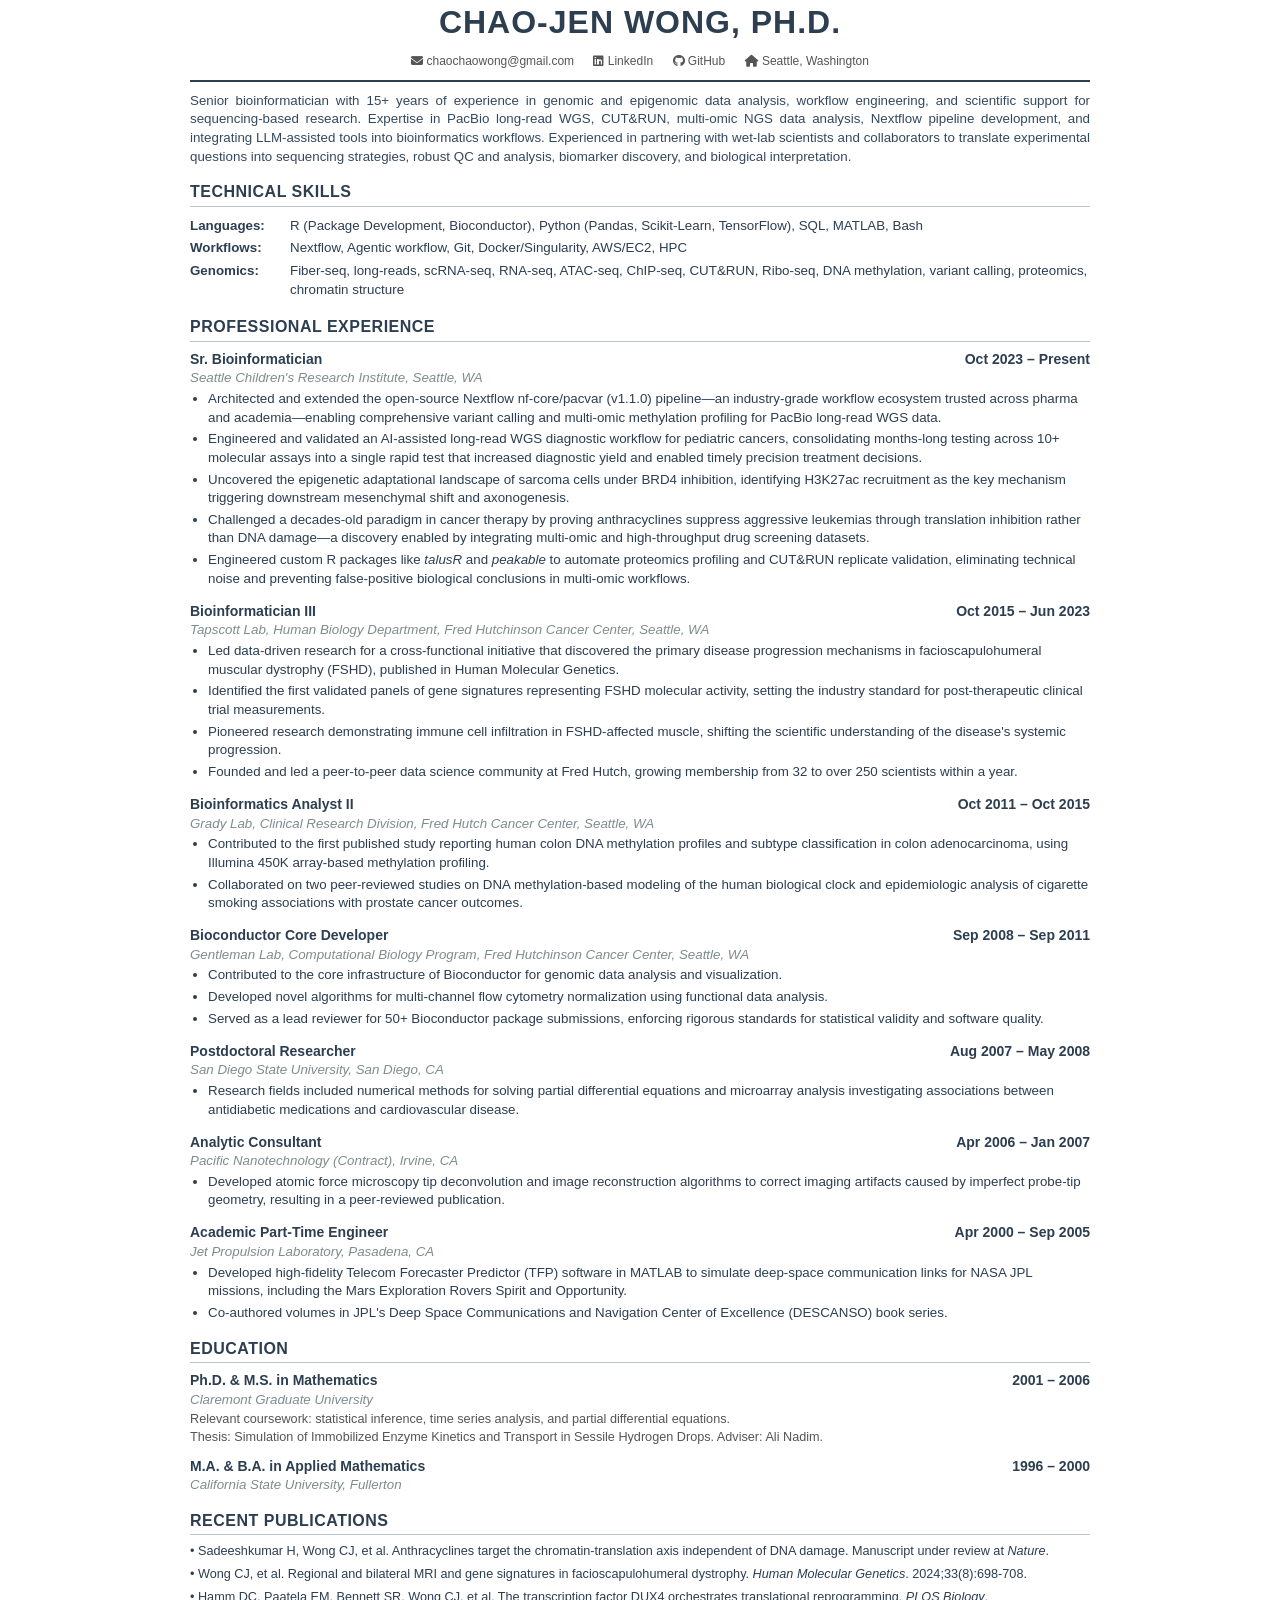
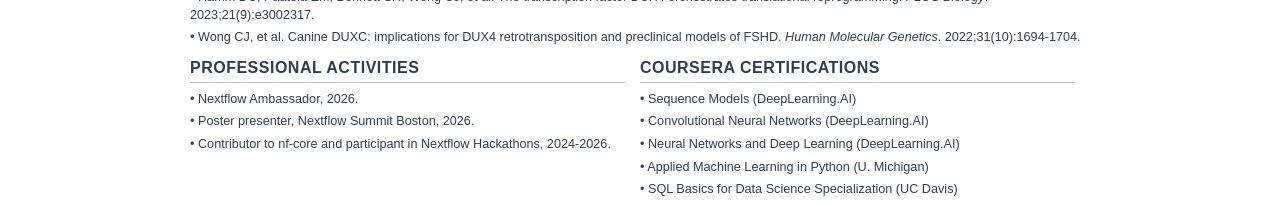
==== cjw-resume-bioinfo-2026.html @ c385aefb "add location" ====
<!DOCTYPE html>
<html lang="en">
<head><link rel="stylesheet" href="https://cdnjs.cloudflare.com/ajax/libs/font-awesome/6.4.2/css/all.min.css">
    <meta charset="UTF-8">
    <style>
        @page { size: A4; margin: 10mm 15mm; }
        body {
            font-family: 'Segoe UI', Tahoma, Geneva, Verdana, sans-serif;
            color: #2c3e50; line-height: 1.4; font-size: 10pt; margin: 0; padding: 0;
        }
        .page-container { max-width: 900px; margin: auto; padding: 0 40px; background: white; }
        .header-section { border-bottom: 2px solid #2c3e50; padding-bottom: 10px; margin-bottom: 10px; text-align: center; }
        h1 { margin: 0; color: #2c3e50; font-size: 24pt; text-transform: uppercase; letter-spacing: 1px; }
        
        .contact-bar { 
            margin-top: 8px; 
            display: block; 
            text-align: center;
            font-size: 9pt; 
            color: #555; 
        }
        .contact-bar span { margin: 0 8px; }
        .contact-bar a { color: #555; text-decoration: none; }

        .summary { margin: 10px 0; text-align: justify; color: #34495e; font-size: 10pt; line-height: 1.4; }
        
        h2 { color: #2c3e50; font-size: 12pt; border-bottom: 1px solid #bdc3c7; padding-bottom: 2px; margin: 15px 0 8px 0; text-transform: uppercase; letter-spacing: 0.5px; }
        .job-entry { margin-bottom: 10px; }
        .job-header { display: flex; justify-content: space-between; font-weight: bold; font-size: 10.5pt; }
        .company { font-style: italic; color: #7f8c8d; margin-bottom: 2px; font-size: 10pt; }
        ul { margin-top: 2px; padding-left: 18px; }
        li { margin-bottom: 3px; }
        
        .skills-table { width: 100%; border-collapse: collapse; margin-top: 4px; }
        .skills-table td { padding: 2px 0; vertical-align: top; }
        .skill-cat { font-weight: bold; width: 100px; color: #2c3e50; }
        
        .bottom-grid {
            display: table;
            width: 100%;
            margin-top: 10px;
        }
        .bottom-column {
            display: table-cell;
            width: 50%;
            vertical-align: top;
            padding-right: 15px;
        }
        .pub-item, .activity-item, .cert-item { margin-bottom: 5px; font-size: 9.5pt; }

        @media print { .page-container { padding: 0; } }
    </style>
</head>
<body>
    <div class="page-container">
        <div class="header-section">
            <h1>Chao-Jen Wong, Ph.D.</h1>
            <div class="contact-bar">
                <span><i class="fa-solid fa-envelope"></i> <a href="mailto:chaochaowong@gmail.com">chaochaowong@gmail.com</a></span>
                <span><i class="fa-brands fa-linkedin"></i> <a href="https://www.linkedin.com/in/chao-jen-wong/">LinkedIn</a></span>
                <span><i class="fa-brands fa-github"></i> <a href="https://github.com/chaochaowong">GitHub</a></span>
                <span><i class="fa-solid fa-house"></i> Seattle, Washington</span>
            </div>
        </div>

        <div class="summary">Senior bioinformatician with 15+ years of experience in genomic and epigenomic data analysis, workflow engineering, and scientific support for sequencing-based research. Expertise in PacBio long-read WGS, CUT&RUN, multi-omic NGS data analysis, Nextflow pipeline development, and integrating LLM-assisted tools into bioinformatics workflows. Experienced in partnering with wet-lab scientists and collaborators to translate experimental questions into sequencing strategies, robust QC and analysis, biomarker discovery, and biological interpretation.</div>

        <h2>Technical Skills</h2>
        <table class="skills-table">
            <tr><td class="skill-cat">Languages:</td><td>R (Package Development, Bioconductor), Python (Pandas, Scikit-Learn, TensorFlow), SQL, MATLAB, Bash</td></tr>
            <tr><td class="skill-cat">Workflows:</td><td>Nextflow, Agentic workflow, Git, Docker/Singularity, AWS/EC2, HPC</td></tr>
            <tr><td class="skill-cat">Genomics:</td><td>Fiber-seq, long-reads, scRNA-seq, RNA-seq, ATAC-seq, ChIP-seq, CUT&RUN, Ribo-seq, DNA methylation, variant calling, proteomics, chromatin structure</td></tr>
        </table>

        <h2>Professional Experience</h2>
        <div class="job-entry">
            <div class="job-header"><span>Sr. Bioinformatician</span><span>Oct 2023 – Present</span></div>
            <div class="company">Seattle Children's Research Institute, Seattle, WA</div>
            <ul>
                <li>Architected and extended the open-source Nextflow nf-core/pacvar (v1.1.0) pipeline—an industry-grade workflow ecosystem trusted across pharma and academia—enabling comprehensive variant calling and multi-omic methylation profiling for PacBio long-read WGS data.</li>
                <li>Engineered and validated an AI-assisted long-read WGS diagnostic workflow for pediatric cancers, consolidating months-long testing across 10+ molecular assays into a single rapid test that increased diagnostic yield and enabled timely precision treatment decisions.</li>
                <li>Uncovered the epigenetic adaptational landscape of sarcoma cells under BRD4 inhibition, identifying H3K27ac recruitment as the key mechanism triggering downstream mesenchymal shift and axonogenesis.</li>
                <li>Challenged a decades-old paradigm in cancer therapy by proving anthracyclines suppress aggressive leukemias through translation inhibition rather than DNA damage—a discovery enabled by integrating multi-omic and high-throughput drug screening datasets.</li>
                <li>Engineered custom R packages like <em>talusR</em> and <em>peakable</em> to automate proteomics profiling and CUT&RUN replicate validation, eliminating technical noise and preventing false-positive biological conclusions in multi-omic workflows.</li>
            </ul>
        </div>
        
        <div class="job-entry">
            <div class="job-header"><span>Bioinformatician III</span><span>Oct 2015 – Jun 2023</span></div>
            <div class="company">Tapscott Lab, Human Biology Department, Fred Hutchinson Cancer Center, Seattle, WA</div>
            <ul>
                <li>Led data-driven research for a cross-functional initiative that discovered the primary disease progression mechanisms in facioscapulohumeral muscular dystrophy (FSHD), published in Human Molecular Genetics.</li>
                <li>Identified the first validated panels of gene signatures representing FSHD molecular activity, setting the industry standard for post-therapeutic clinical trial measurements.</li>
                <li>Pioneered research demonstrating immune cell infiltration in FSHD-affected muscle, shifting the scientific understanding of the disease's systemic progression.</li>
                <li>Founded and led a peer-to-peer data science community at Fred Hutch, growing membership from 32 to over 250 scientists within a year.</li>
            </ul>
        </div>
        
        <div class="job-entry">
            <div class="job-header"><span>Bioinformatics Analyst II</span><span>Oct 2011 – Oct 2015</span></div>
            <div class="company">Grady Lab, Clinical Research Division, Fred Hutch Cancer Center, Seattle, WA</div>
            <ul>
                <li>Contributed to the first published study reporting human colon DNA methylation profiles and subtype classification in colon adenocarcinoma, using Illumina 450K array-based methylation profiling. </li>
                <li>Collaborated on two peer-reviewed studies on DNA methylation-based modeling of the human biological clock and epidemiologic analysis of cigarette smoking associations with prostate cancer outcomes.</li>
            </ul>
        </div>

        <div class="job-entry">
            <div class="job-header"><span>Bioconductor Core Developer</span><span>Sep 2008 – Sep 2011</span></div>
            <div class="company">Gentleman Lab, Computational Biology Program, Fred Hutchinson Cancer Center, Seattle, WA</div>
            <ul>
                <li>Contributed to the core infrastructure of Bioconductor for genomic data analysis and visualization.</li>
                <li>Developed novel algorithms for multi-channel flow cytometry normalization using functional data analysis.</li>
                <li>Served as a lead reviewer for 50+ Bioconductor package submissions, enforcing rigorous standards for statistical validity and software quality.</li>
            </ul>
        </div>

        <div class="job-entry">
            <div class="job-header"><span>Postdoctoral Researcher</span><span>Aug 2007 – May 2008</span></div>
            <div class="company">San Diego State University, San Diego, CA</div>
            <ul>
                <li>Research fields included numerical methods for solving partial differential equations and microarray analysis investigating associations between antidiabetic medications and cardiovascular disease.</li>
            </ul>
        </div>

        <div class="job-entry">
            <div class="job-header"><span>Analytic Consultant</span><span>Apr 2006 – Jan 2007</span></div>
            <div class="company">Pacific Nanotechnology (Contract), Irvine, CA</div>
            <ul><li>Developed atomic force microscopy tip deconvolution and image reconstruction algorithms to correct imaging artifacts caused by imperfect probe-tip geometry, resulting in a peer-reviewed publication.</li></ul>
        </div>

        <div class="job-entry">
            <div class="job-header"><span>Academic Part-Time Engineer</span><span>Apr 2000 – Sep 2005</span></div>
            <div class="company">Jet Propulsion Laboratory, Pasadena, CA</div>
            <ul><li>Developed high-fidelity Telecom Forecaster Predictor (TFP) software in MATLAB to simulate deep-space communication links for NASA JPL missions, including the Mars Exploration Rovers Spirit and Opportunity.</li>
                <li>Co-authored volumes in JPL's Deep Space Communications and Navigation Center of Excellence (DESCANSO) book series.</li></ul>
        </div>

        <h2>Education</h2>
        <div class="job-entry">
            <div class="job-header"><span>Ph.D. & M.S. in Mathematics</span><span>2001 – 2006</span></div>
            <div class="company">Claremont Graduate University</div>
            <div style="font-size: 9.5pt; color: #555;">Relevant coursework: statistical inference, time series analysis, and partial differential equations.</div>
            <div style="font-size: 9.5pt; color: #555;">Thesis: Simulation of Immobilized Enzyme Kinetics and Transport in Sessile Hydrogen Drops. Adviser: Ali Nadim.</div>
        </div>
        <div class="job-entry">
            <div class="job-header"><span>M.A. & B.A. in Applied Mathematics</span><span>1996 – 2000</span></div>
            <div class="company">California State University, Fullerton</div>
        </div>

        <h2>Recent Publications</h2>
        <div class="pub-item">• Sadeeshkumar H, Wong CJ, et al. Anthracyclines target the chromatin-translation axis independent of DNA damage. Manuscript under review at <em>Nature</em>.</div>
        <div class="pub-item">• Wong CJ, et al. Regional and bilateral MRI and gene signatures in facioscapulohumeral dystrophy. <em>Human Molecular Genetics</em>. 2024;33(8):698-708.</div>
        <div class="pub-item">• Hamm DC, Paatela EM, Bennett SR, Wong CJ, et al. The transcription factor DUX4 orchestrates translational reprogramming. <em>PLOS Biology</em>. 2023;21(9):e3002317.</div>
        <div class="pub-item">• Wong CJ, et al. Canine DUXC: implications for DUX4 retrotransposition and preclinical models of FSHD. <em>Human Molecular Genetics</em>. 2022;31(10):1694-1704.</div>

        <div class="bottom-grid">
            <div class="bottom-column">
                <h2 style="margin-top:0;">Professional Activities</h2>
                <div class="activity-item">• Nextflow Ambassador, 2026.</div>
                <div class="activity-item">• Poster presenter, Nextflow Summit Boston, 2026.</div>
                <div class="activity-item">• Contributor to nf-core and participant in Nextflow Hackathons, 2024-2026.</div>
            </div>
            <div class="bottom-column">
                <h2 style="margin-top:0;">Coursera Certifications</h2>
                <div class="cert-item">• Sequence Models (DeepLearning.AI)</div>
                <div class="cert-item">• Convolutional Neural Networks (DeepLearning.AI)</div>
                <div class="cert-item">• Neural Networks and Deep Learning (DeepLearning.AI)</div>
                <div class="cert-item">• Applied Machine Learning in Python (U. Michigan)</div>
                <div class="cert-item">• SQL Basics for Data Science Specialization (UC Davis)</div>
            </div>
        </div>
    </div>
</body>
</html>
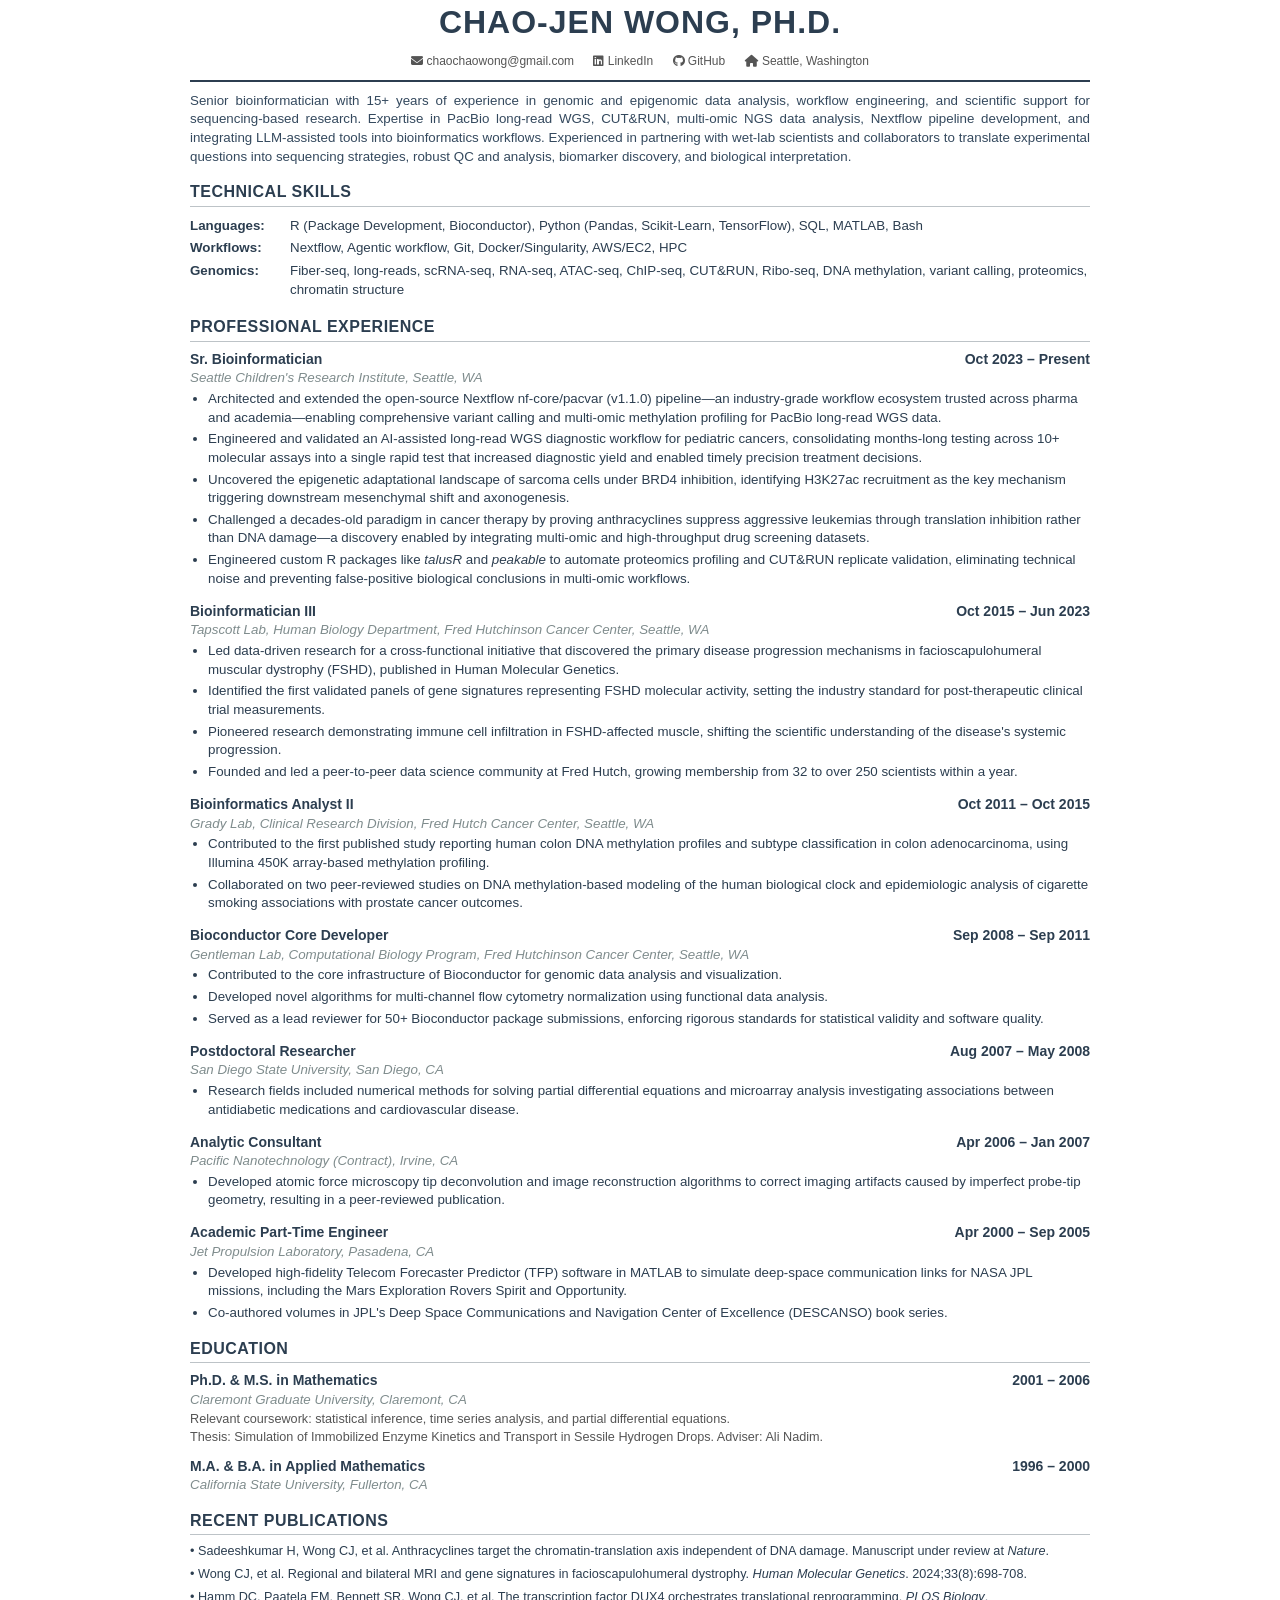
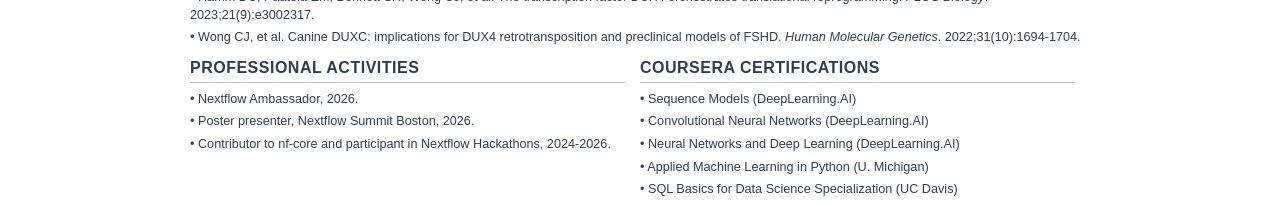
==== commit 1e5a573d: "add location of the schools" ====
--- a/cjw-resume-bioinfo-2026.html
+++ b/cjw-resume-bioinfo-2026.html
@@ -140,13 +140,13 @@
         <h2>Education</h2>
         <div class="job-entry">
             <div class="job-header"><span>Ph.D. & M.S. in Mathematics</span><span>2001 – 2006</span></div>
-            <div class="company">Claremont Graduate University</div>
+            <div class="company">Claremont Graduate University, Claremont, CA</div>
             <div style="font-size: 9.5pt; color: #555;">Relevant coursework: statistical inference, time series analysis, and partial differential equations.</div>
             <div style="font-size: 9.5pt; color: #555;">Thesis: Simulation of Immobilized Enzyme Kinetics and Transport in Sessile Hydrogen Drops. Adviser: Ali Nadim.</div>
         </div>
         <div class="job-entry">
             <div class="job-header"><span>M.A. & B.A. in Applied Mathematics</span><span>1996 – 2000</span></div>
-            <div class="company">California State University, Fullerton</div>
+            <div class="company">California State University, Fullerton, CA</div>
         </div>
 
         <h2>Recent Publications</h2>
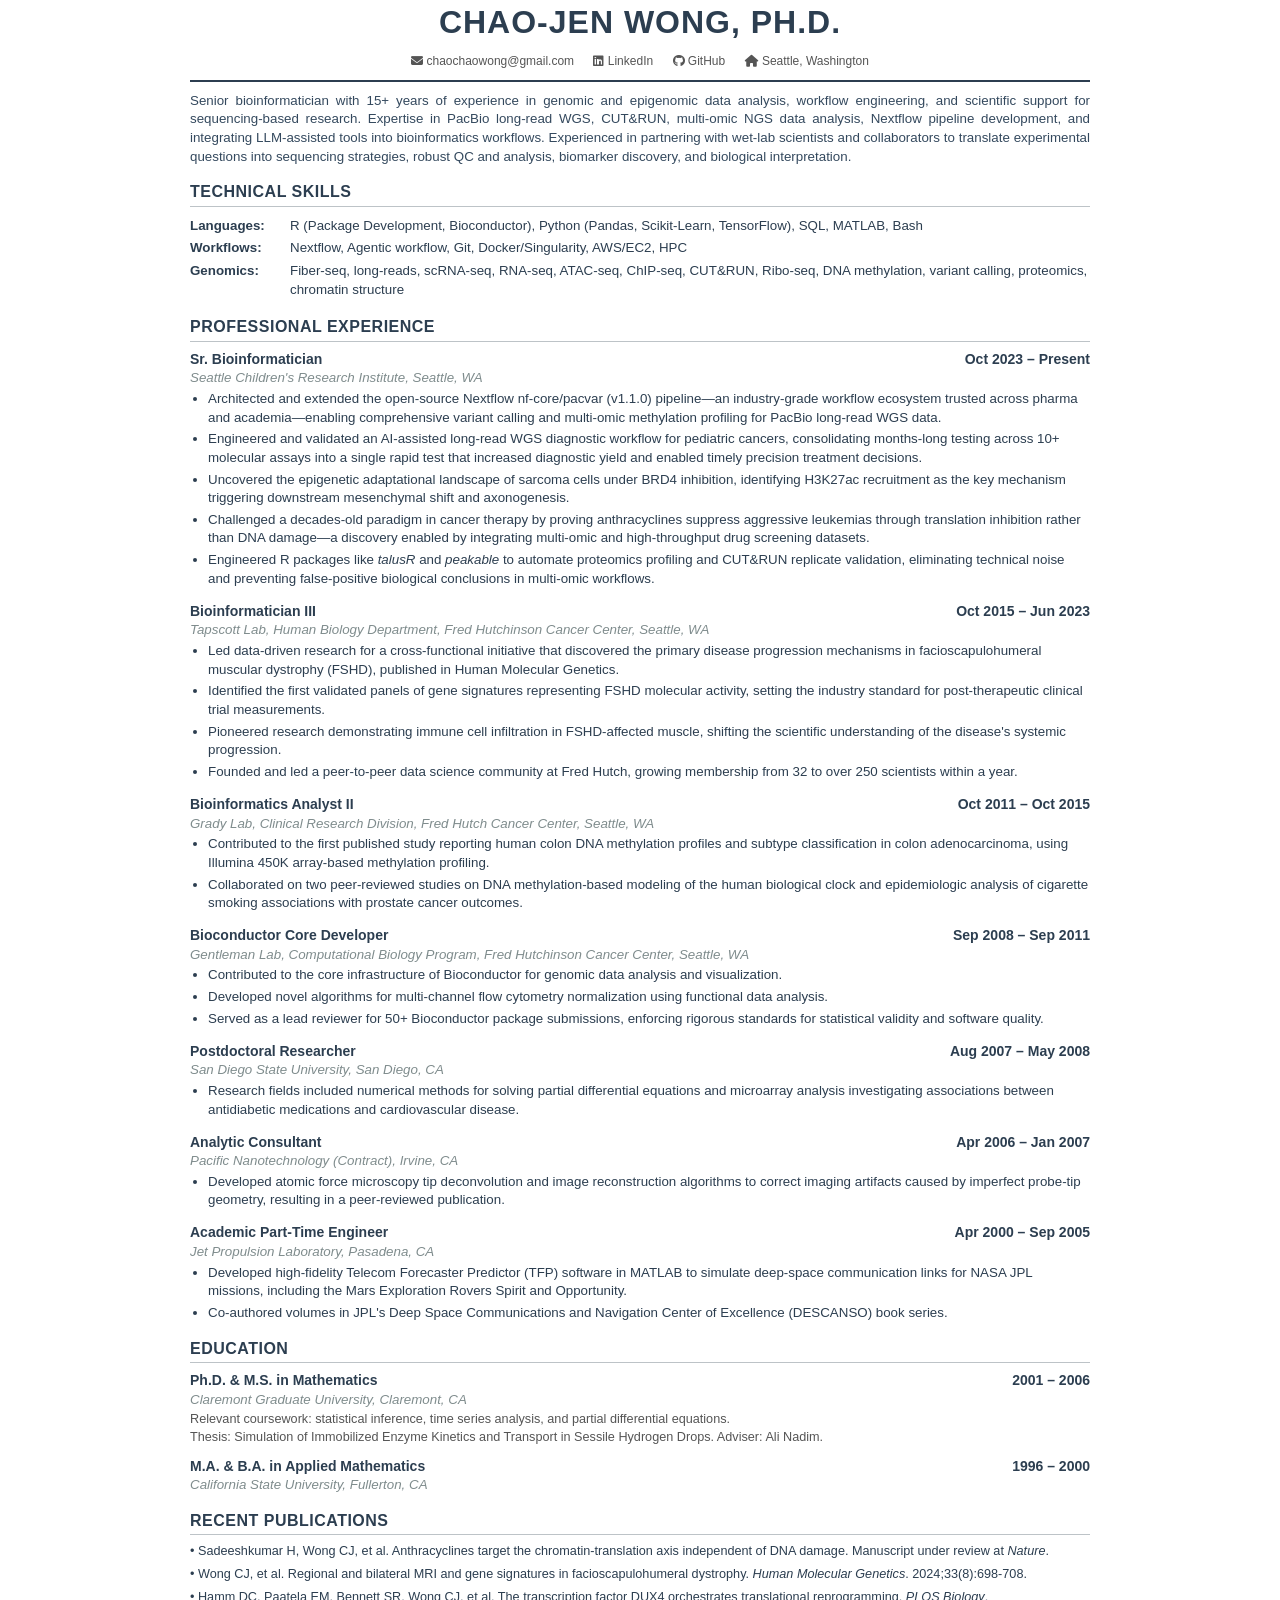
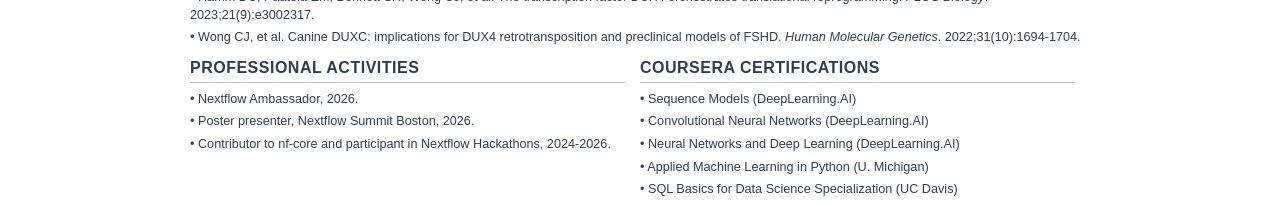
==== commit 4082dae8: "update" ====
--- a/cjw-resume-bioinfo-2026.html
+++ b/cjw-resume-bioinfo-2026.html
@@ -82,7 +82,7 @@
                 <li>Engineered and validated an AI-assisted long-read WGS diagnostic workflow for pediatric cancers, consolidating months-long testing across 10+ molecular assays into a single rapid test that increased diagnostic yield and enabled timely precision treatment decisions.</li>
                 <li>Uncovered the epigenetic adaptational landscape of sarcoma cells under BRD4 inhibition, identifying H3K27ac recruitment as the key mechanism triggering downstream mesenchymal shift and axonogenesis.</li>
                 <li>Challenged a decades-old paradigm in cancer therapy by proving anthracyclines suppress aggressive leukemias through translation inhibition rather than DNA damage—a discovery enabled by integrating multi-omic and high-throughput drug screening datasets.</li>
-                <li>Engineered custom R packages like <em>talusR</em> and <em>peakable</em> to automate proteomics profiling and CUT&RUN replicate validation, eliminating technical noise and preventing false-positive biological conclusions in multi-omic workflows.</li>
+                <li>Engineered R packages like <em>talusR</em> and <em>peakable</em> to automate proteomics profiling and CUT&RUN replicate validation, eliminating technical noise and preventing false-positive biological conclusions in multi-omic workflows.</li>
             </ul>
         </div>
         
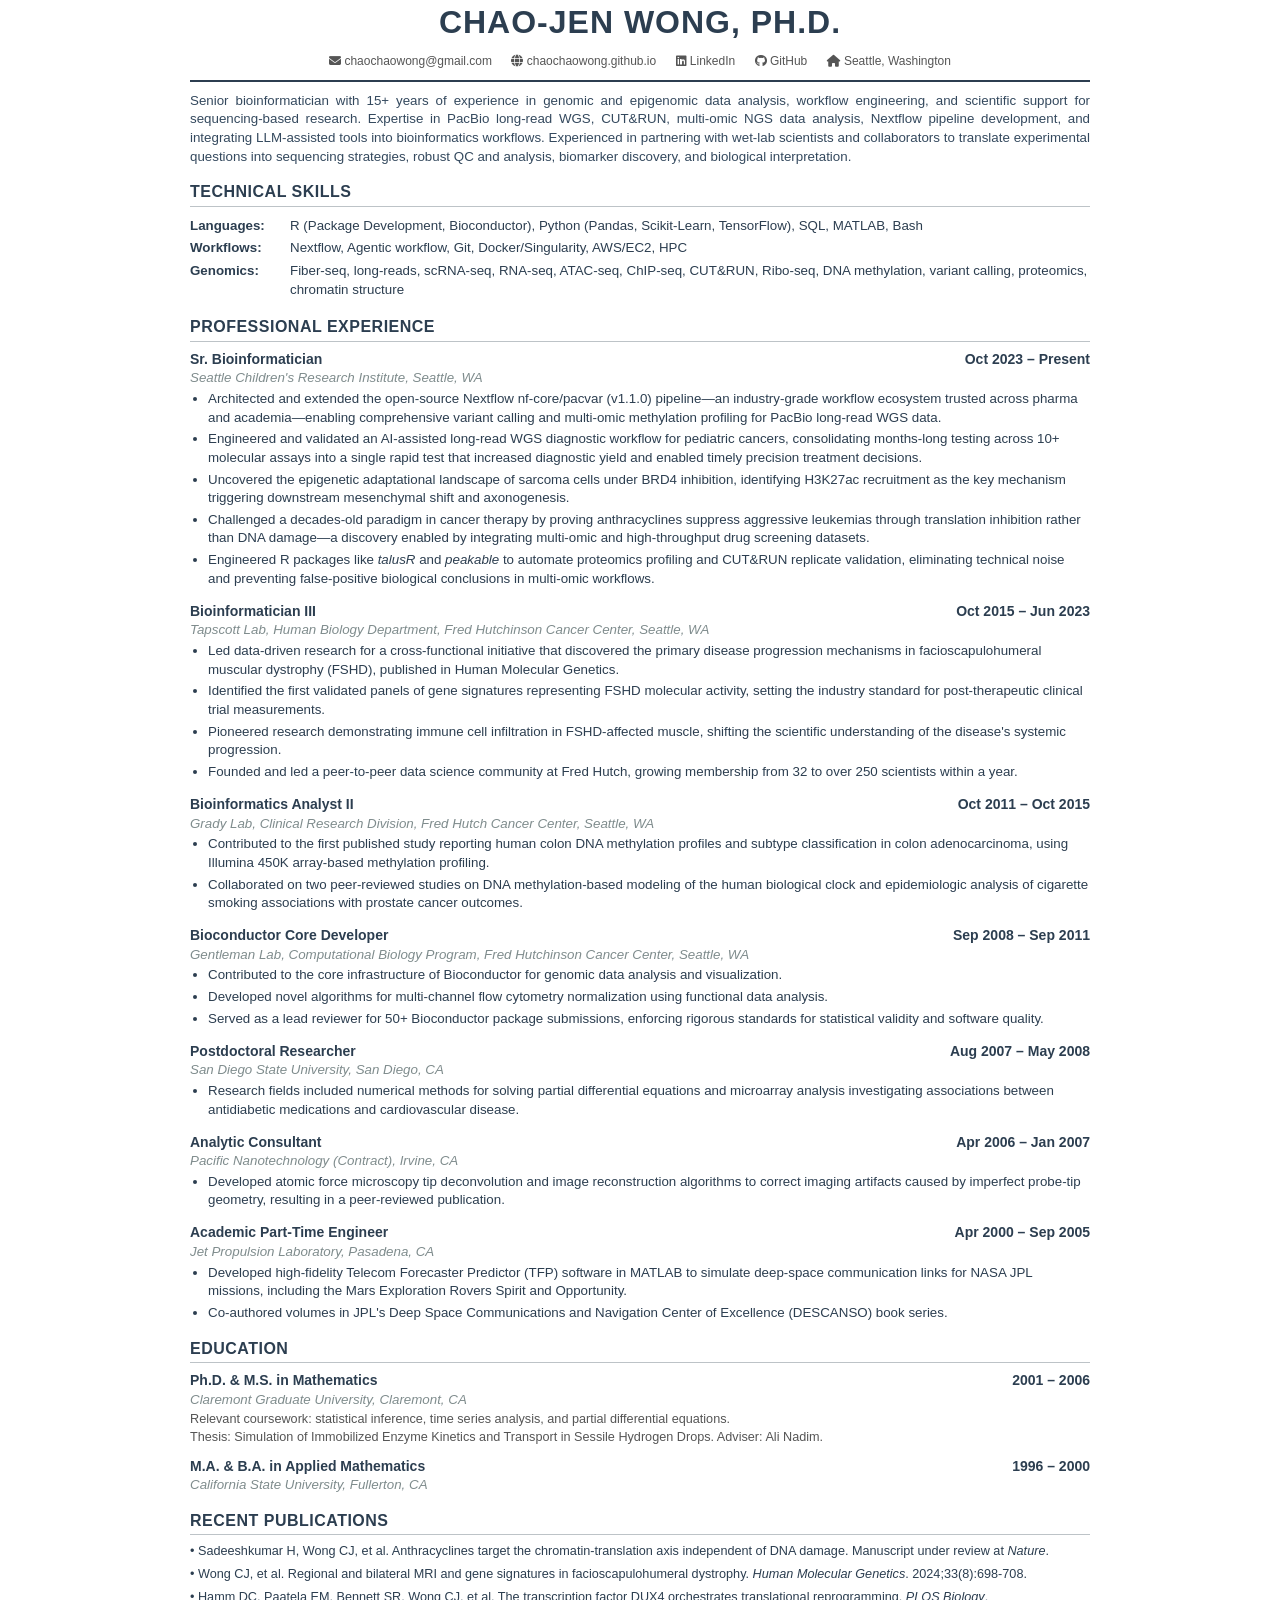
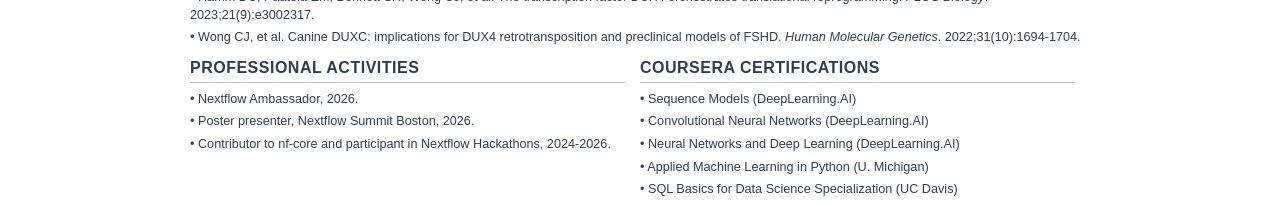
==== commit bedfb65d: "add personal page" ====
--- a/cjw-resume-bioinfo-2026.html
+++ b/cjw-resume-bioinfo-2026.html
@@ -58,6 +58,7 @@
             <h1>Chao-Jen Wong, Ph.D.</h1>
             <div class="contact-bar">
                 <span><i class="fa-solid fa-envelope"></i> <a href="mailto:chaochaowong@gmail.com">chaochaowong@gmail.com</a></span>
+                <span><i class="fa-solid fa-globe"></i> <a href="https://chaochaowong.github.io/" target="_blank" rel="noopener noreferrer">chaochaowong.github.io</a></span>
                 <span><i class="fa-brands fa-linkedin"></i> <a href="https://www.linkedin.com/in/chao-jen-wong/">LinkedIn</a></span>
                 <span><i class="fa-brands fa-github"></i> <a href="https://github.com/chaochaowong">GitHub</a></span>
                 <span><i class="fa-solid fa-house"></i> Seattle, Washington</span>
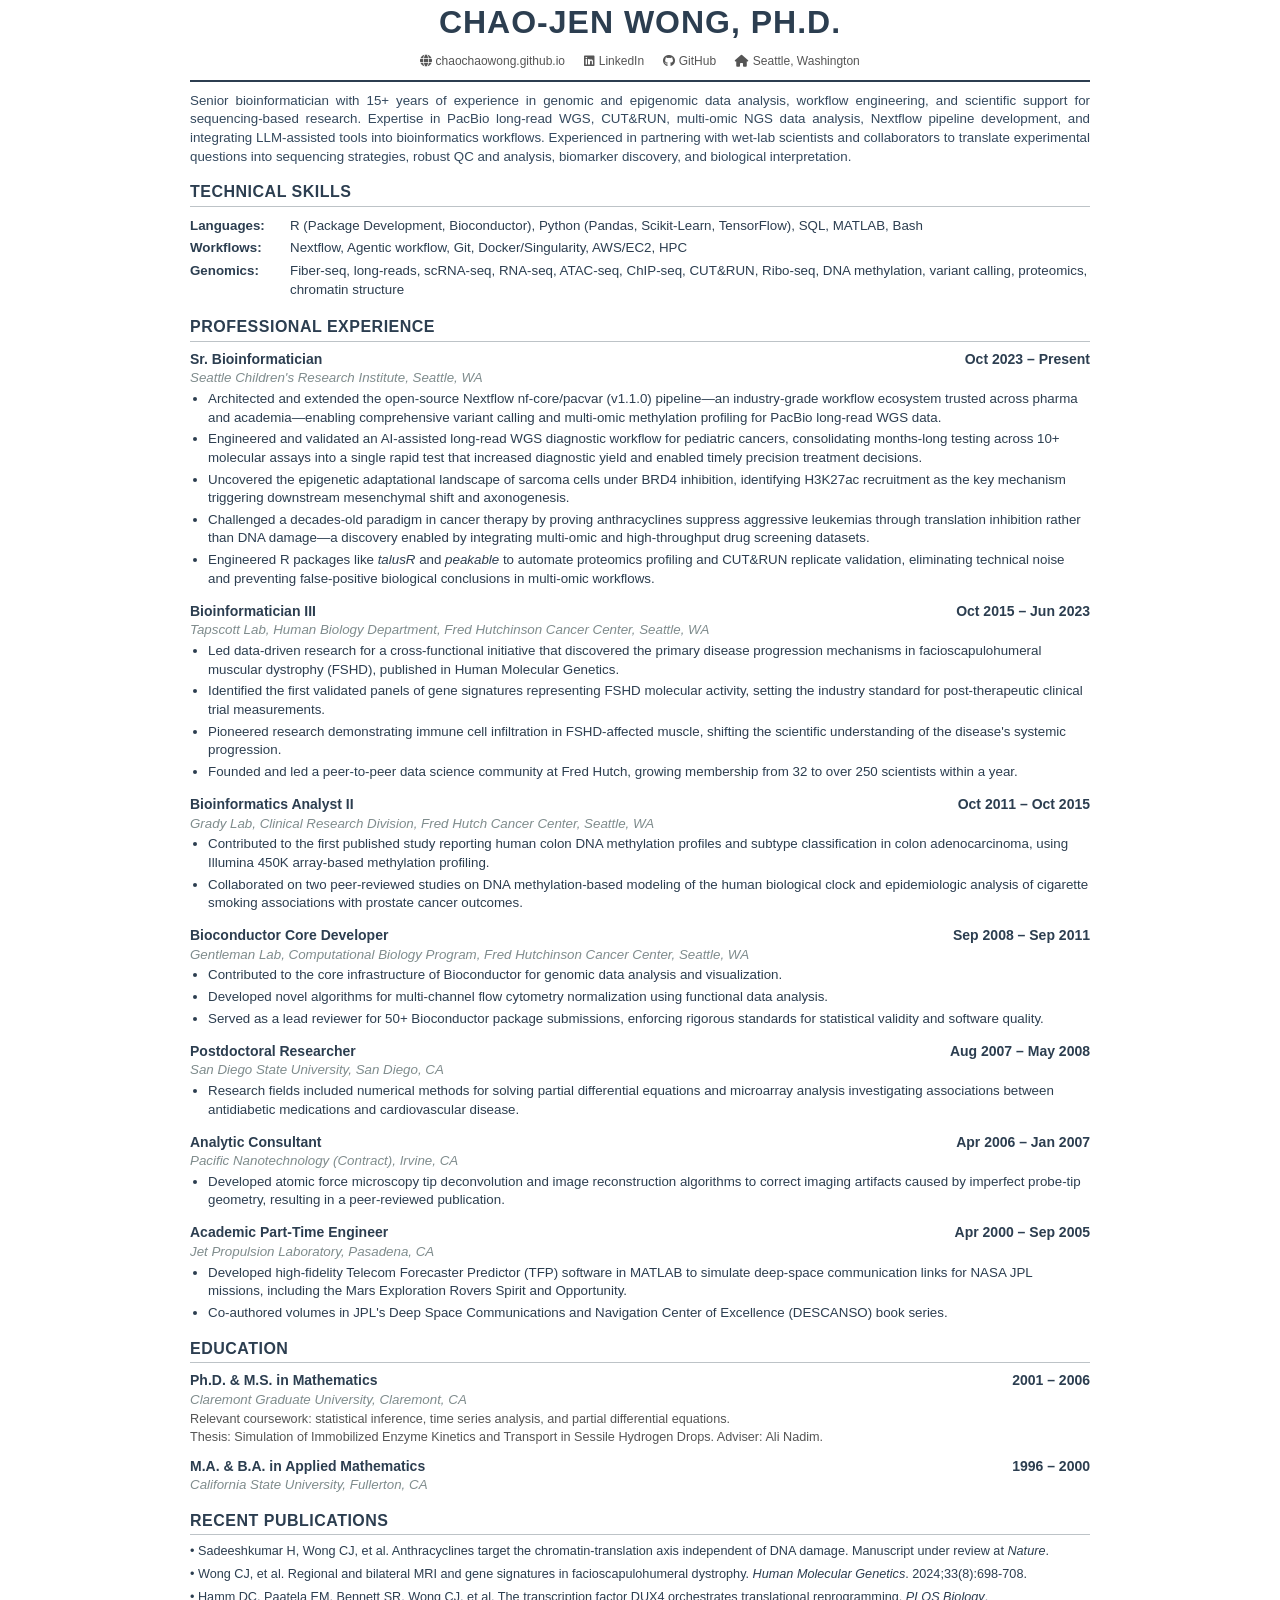
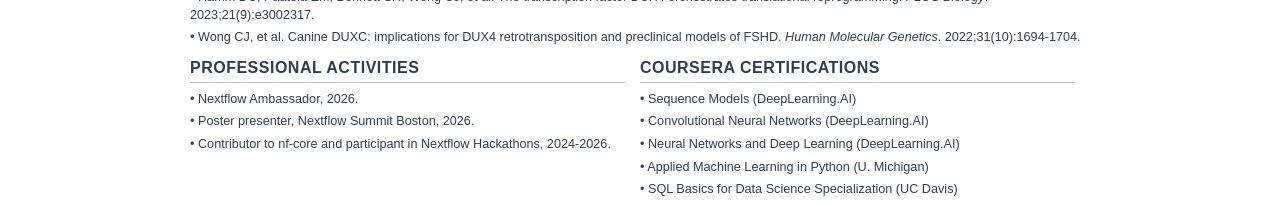
==== commit 78686096: "remove email link" ====
--- a/cjw-resume-bioinfo-2026.html
+++ b/cjw-resume-bioinfo-2026.html
@@ -57,7 +57,6 @@
         <div class="header-section">
             <h1>Chao-Jen Wong, Ph.D.</h1>
             <div class="contact-bar">
-                <span><i class="fa-solid fa-envelope"></i> <a href="mailto:chaochaowong@gmail.com">chaochaowong@gmail.com</a></span>
                 <span><i class="fa-solid fa-globe"></i> <a href="https://chaochaowong.github.io/" target="_blank" rel="noopener noreferrer">chaochaowong.github.io</a></span>
                 <span><i class="fa-brands fa-linkedin"></i> <a href="https://www.linkedin.com/in/chao-jen-wong/">LinkedIn</a></span>
                 <span><i class="fa-brands fa-github"></i> <a href="https://github.com/chaochaowong">GitHub</a></span>
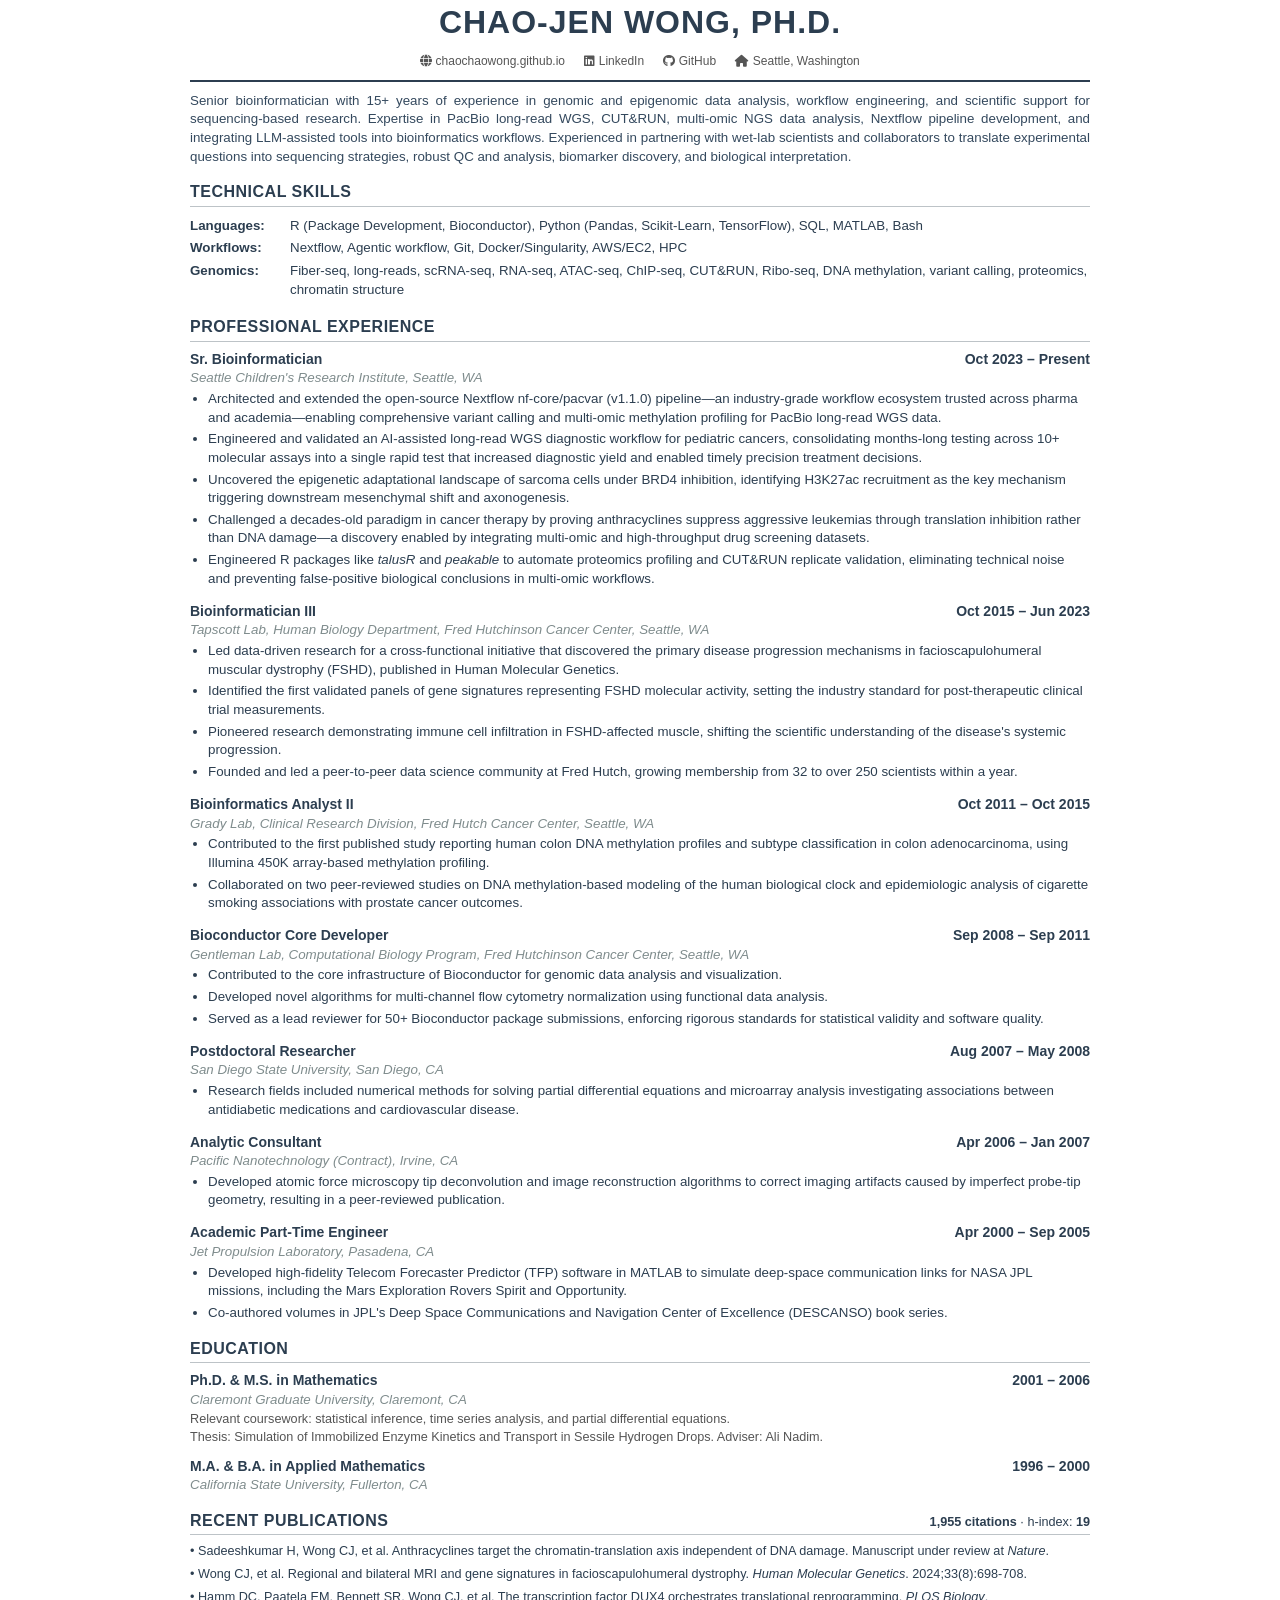
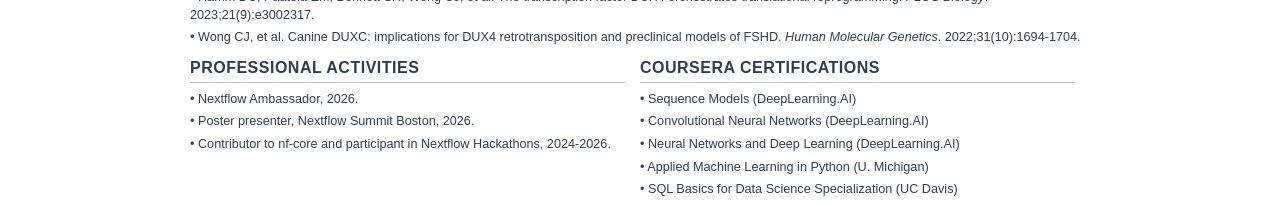
==== commit 020375f7: "add citation count" ====
--- a/cjw-resume-bioinfo-2026.html
+++ b/cjw-resume-bioinfo-2026.html
@@ -26,6 +26,8 @@
         .summary { margin: 10px 0; text-align: justify; color: #34495e; font-size: 10pt; line-height: 1.4; }
         
         h2 { color: #2c3e50; font-size: 12pt; border-bottom: 1px solid #bdc3c7; padding-bottom: 2px; margin: 15px 0 8px 0; text-transform: uppercase; letter-spacing: 0.5px; }
+        .publications-heading { display: flex; align-items: baseline; justify-content: space-between; gap: 8px 20px; flex-wrap: wrap; }
+        .citation-metrics { margin-left: auto; font-size: 9.5pt; font-weight: normal; text-transform: none; letter-spacing: normal; white-space: nowrap; }
         .job-entry { margin-bottom: 10px; }
         .job-header { display: flex; justify-content: space-between; font-weight: bold; font-size: 10.5pt; }
         .company { font-style: italic; color: #7f8c8d; margin-bottom: 2px; font-size: 10pt; }
@@ -149,7 +151,7 @@
             <div class="company">California State University, Fullerton, CA</div>
         </div>
 
-        <h2>Recent Publications</h2>
+        <h2 class="publications-heading"><span>Recent Publications</span><span class="citation-metrics"><strong>1,955 citations</strong> · h-index: <strong>19</strong></span></h2>
         <div class="pub-item">• Sadeeshkumar H, Wong CJ, et al. Anthracyclines target the chromatin-translation axis independent of DNA damage. Manuscript under review at <em>Nature</em>.</div>
         <div class="pub-item">• Wong CJ, et al. Regional and bilateral MRI and gene signatures in facioscapulohumeral dystrophy. <em>Human Molecular Genetics</em>. 2024;33(8):698-708.</div>
         <div class="pub-item">• Hamm DC, Paatela EM, Bennett SR, Wong CJ, et al. The transcription factor DUX4 orchestrates translational reprogramming. <em>PLOS Biology</em>. 2023;21(9):e3002317.</div>
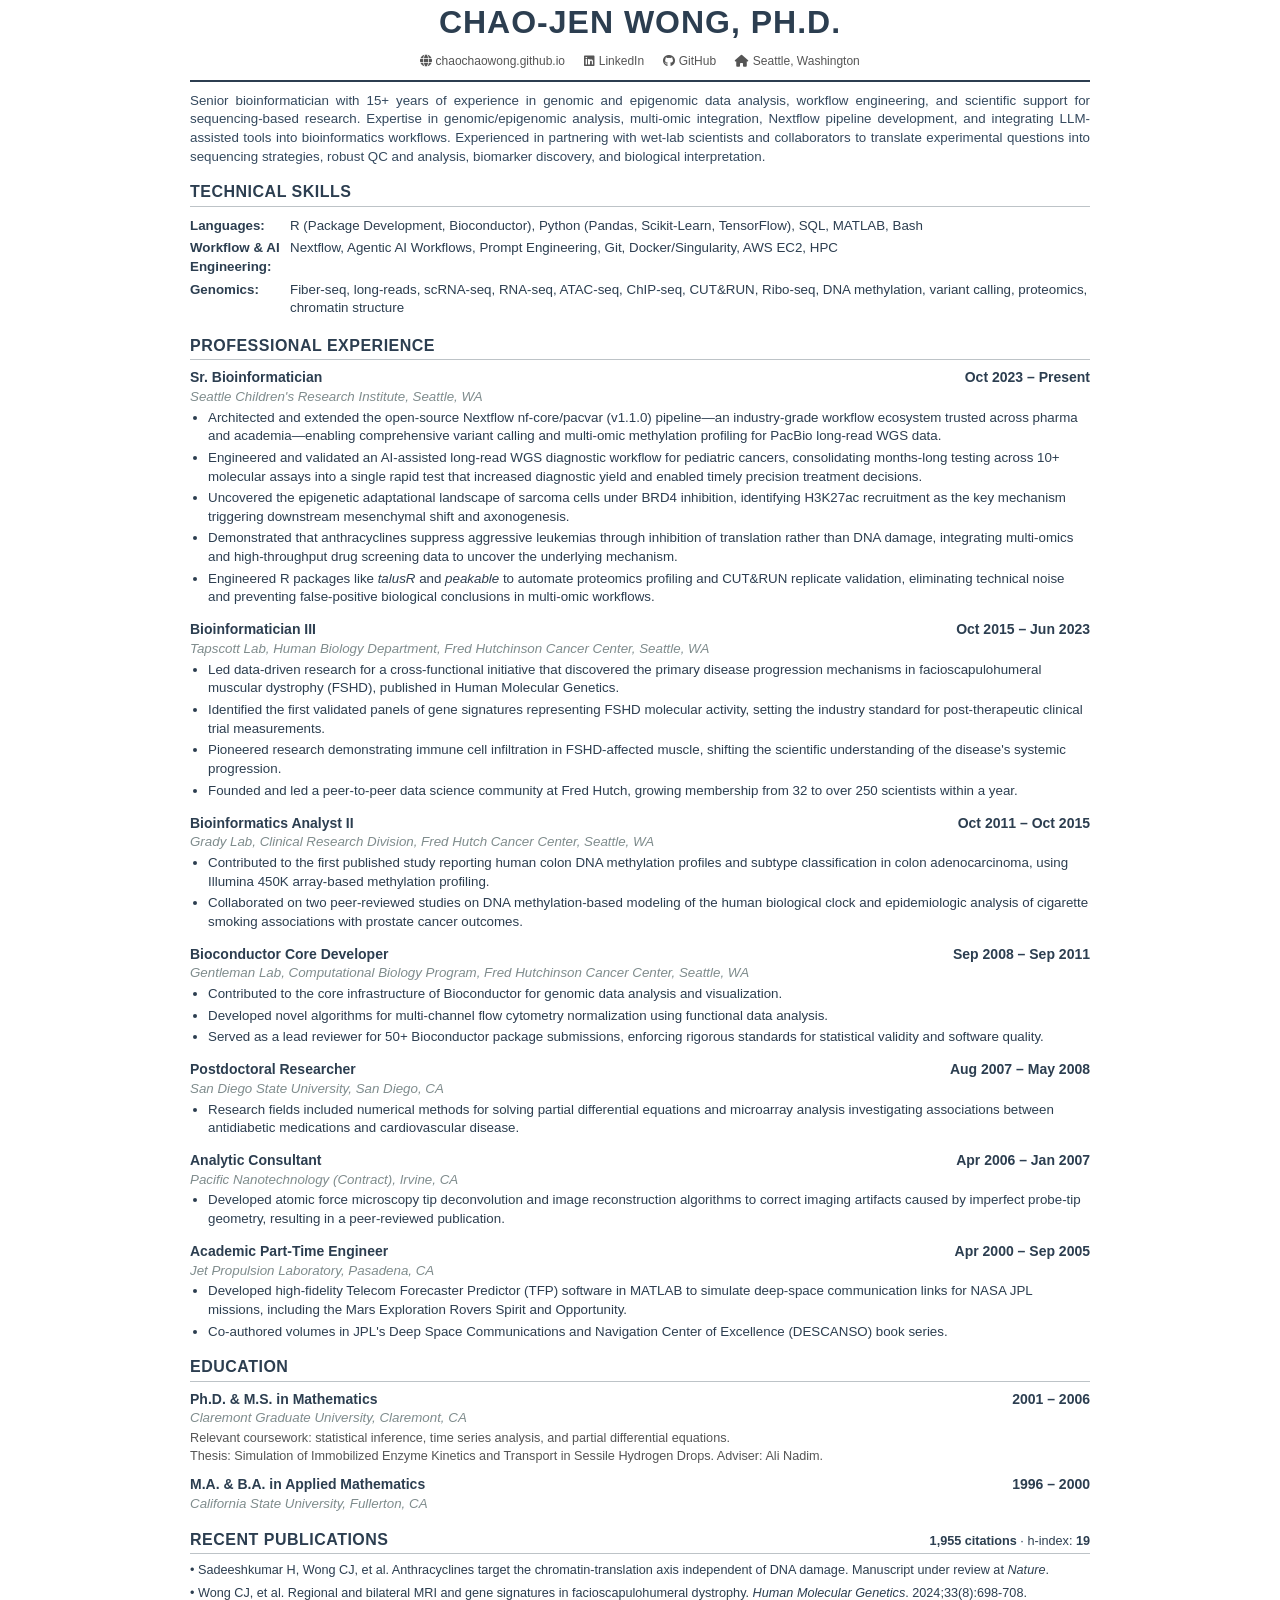
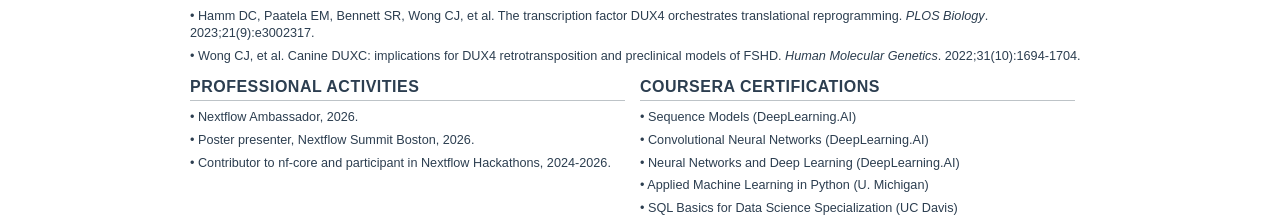
==== commit eb1eada7: "update summary" ====
--- a/cjw-resume-bioinfo-2026.html
+++ b/cjw-resume-bioinfo-2026.html
@@ -66,12 +66,12 @@
             </div>
         </div>
 
-        <div class="summary">Senior bioinformatician with 15+ years of experience in genomic and epigenomic data analysis, workflow engineering, and scientific support for sequencing-based research. Expertise in PacBio long-read WGS, CUT&RUN, multi-omic NGS data analysis, Nextflow pipeline development, and integrating LLM-assisted tools into bioinformatics workflows. Experienced in partnering with wet-lab scientists and collaborators to translate experimental questions into sequencing strategies, robust QC and analysis, biomarker discovery, and biological interpretation.</div>
+        <div class="summary">Senior bioinformatician with 15+ years of experience in genomic and epigenomic data analysis, workflow engineering, and scientific support for sequencing-based research. Expertise in genomic/epigenomic analysis, multi-omic integration, Nextflow pipeline development, and integrating LLM-assisted tools into bioinformatics workflows. Experienced in partnering with wet-lab scientists and collaborators to translate experimental questions into sequencing strategies, robust QC and analysis, biomarker discovery, and biological interpretation.</div>
 
         <h2>Technical Skills</h2>
         <table class="skills-table">
             <tr><td class="skill-cat">Languages:</td><td>R (Package Development, Bioconductor), Python (Pandas, Scikit-Learn, TensorFlow), SQL, MATLAB, Bash</td></tr>
-            <tr><td class="skill-cat">Workflows:</td><td>Nextflow, Agentic workflow, Git, Docker/Singularity, AWS/EC2, HPC</td></tr>
+            <tr><td class="skill-cat">Workflow &amp; AI Engineering:</td><td>Nextflow, Agentic AI Workflows, Prompt Engineering, Git, Docker/Singularity, AWS EC2, HPC</td></tr>
             <tr><td class="skill-cat">Genomics:</td><td>Fiber-seq, long-reads, scRNA-seq, RNA-seq, ATAC-seq, ChIP-seq, CUT&RUN, Ribo-seq, DNA methylation, variant calling, proteomics, chromatin structure</td></tr>
         </table>
 
@@ -83,7 +83,7 @@
                 <li>Architected and extended the open-source Nextflow nf-core/pacvar (v1.1.0) pipeline—an industry-grade workflow ecosystem trusted across pharma and academia—enabling comprehensive variant calling and multi-omic methylation profiling for PacBio long-read WGS data.</li>
                 <li>Engineered and validated an AI-assisted long-read WGS diagnostic workflow for pediatric cancers, consolidating months-long testing across 10+ molecular assays into a single rapid test that increased diagnostic yield and enabled timely precision treatment decisions.</li>
                 <li>Uncovered the epigenetic adaptational landscape of sarcoma cells under BRD4 inhibition, identifying H3K27ac recruitment as the key mechanism triggering downstream mesenchymal shift and axonogenesis.</li>
-                <li>Challenged a decades-old paradigm in cancer therapy by proving anthracyclines suppress aggressive leukemias through translation inhibition rather than DNA damage—a discovery enabled by integrating multi-omic and high-throughput drug screening datasets.</li>
+                <li>Demonstrated that anthracyclines suppress aggressive leukemias through inhibition of translation rather than DNA damage, integrating multi-omics and high-throughput drug screening data to uncover the underlying mechanism.</li>
                 <li>Engineered R packages like <em>talusR</em> and <em>peakable</em> to automate proteomics profiling and CUT&RUN replicate validation, eliminating technical noise and preventing false-positive biological conclusions in multi-omic workflows.</li>
             </ul>
         </div>
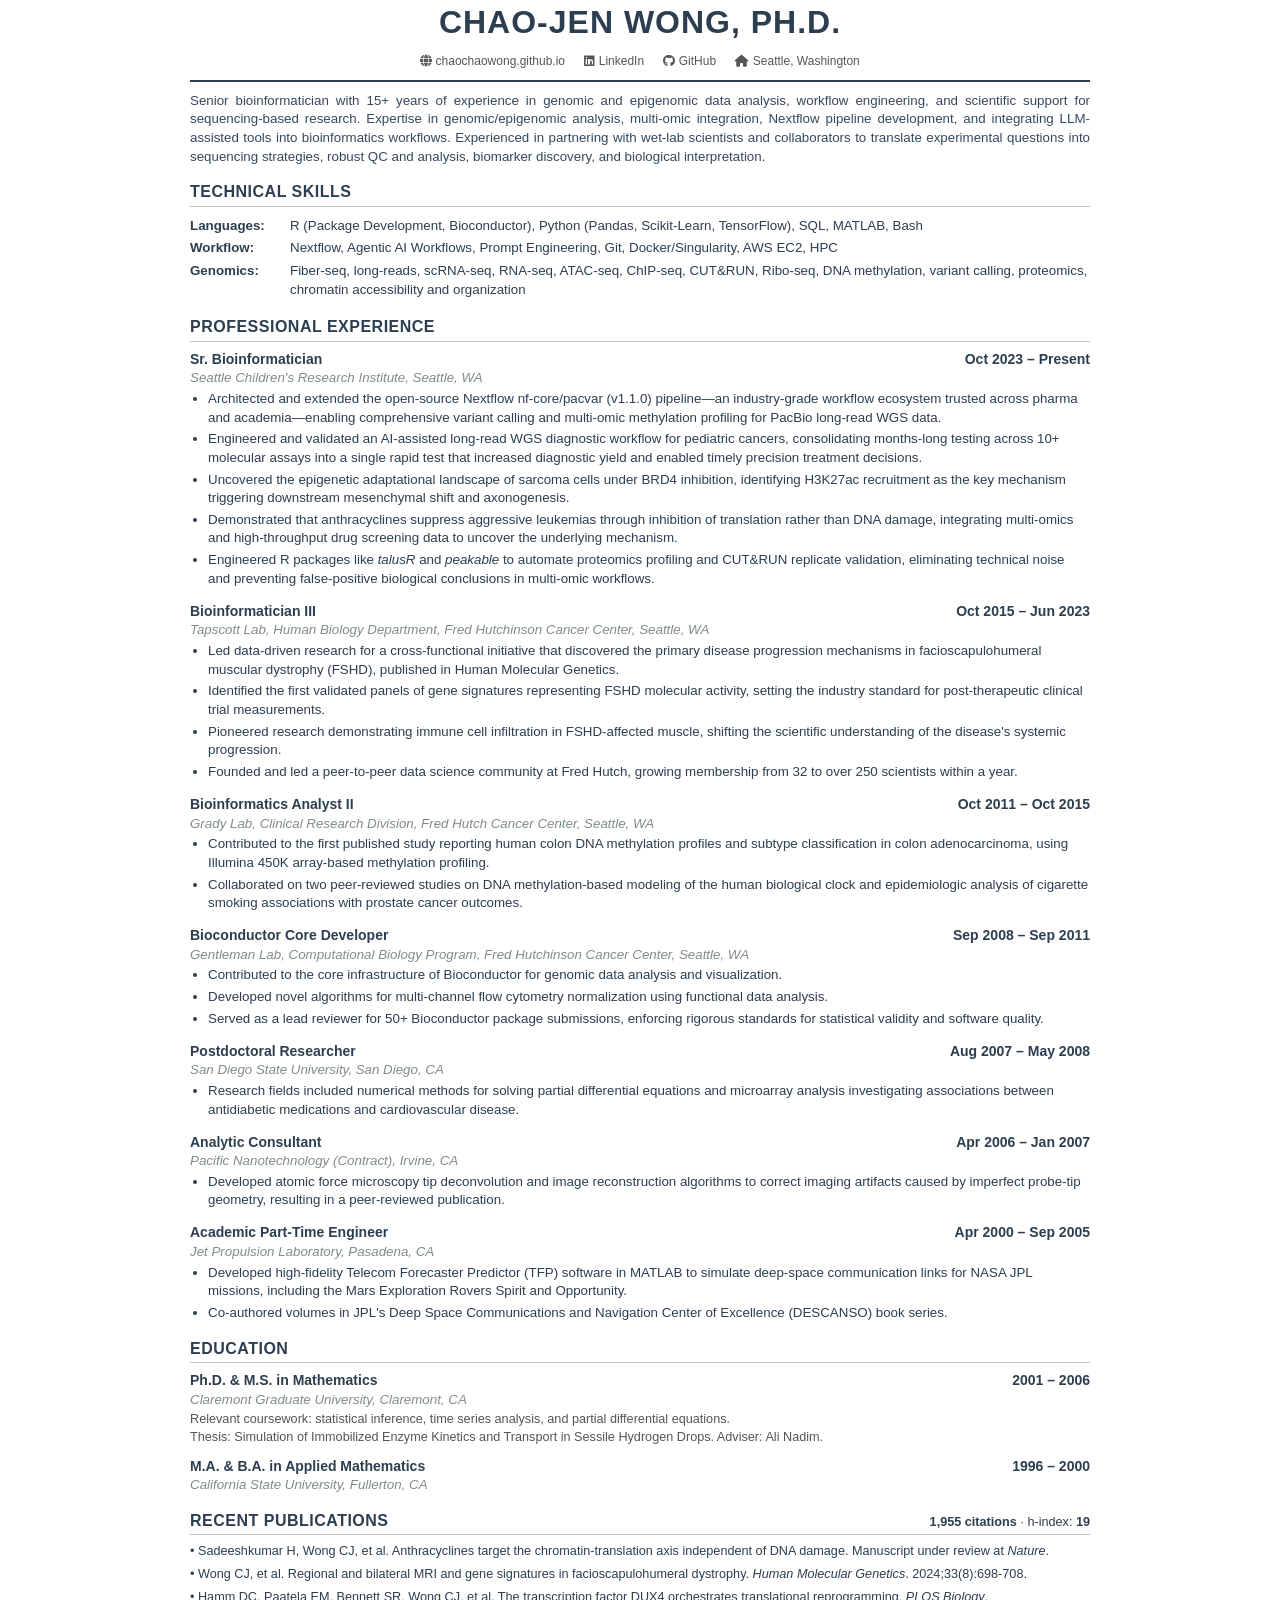
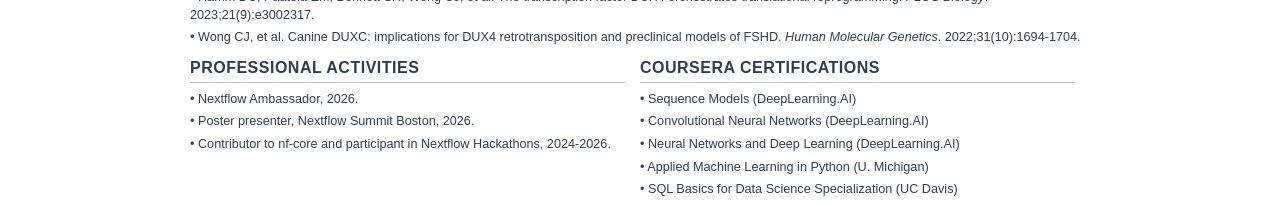
==== commit 955a9c8d: "edit skills" ====
--- a/cjw-resume-bioinfo-2026.html
+++ b/cjw-resume-bioinfo-2026.html
@@ -71,8 +71,8 @@
         <h2>Technical Skills</h2>
         <table class="skills-table">
             <tr><td class="skill-cat">Languages:</td><td>R (Package Development, Bioconductor), Python (Pandas, Scikit-Learn, TensorFlow), SQL, MATLAB, Bash</td></tr>
-            <tr><td class="skill-cat">Workflow &amp; AI Engineering:</td><td>Nextflow, Agentic AI Workflows, Prompt Engineering, Git, Docker/Singularity, AWS EC2, HPC</td></tr>
-            <tr><td class="skill-cat">Genomics:</td><td>Fiber-seq, long-reads, scRNA-seq, RNA-seq, ATAC-seq, ChIP-seq, CUT&RUN, Ribo-seq, DNA methylation, variant calling, proteomics, chromatin structure</td></tr>
+            <tr><td class="skill-cat">Workflow:</td><td>Nextflow, Agentic AI Workflows, Prompt Engineering, Git, Docker/Singularity, AWS EC2, HPC</td></tr>
+            <tr><td class="skill-cat">Genomics:</td><td>Fiber-seq, long-reads, scRNA-seq, RNA-seq, ATAC-seq, ChIP-seq, CUT&RUN, Ribo-seq, DNA methylation, variant calling, proteomics, chromatin accessibility and organization</td></tr>
         </table>
 
         <h2>Professional Experience</h2>
